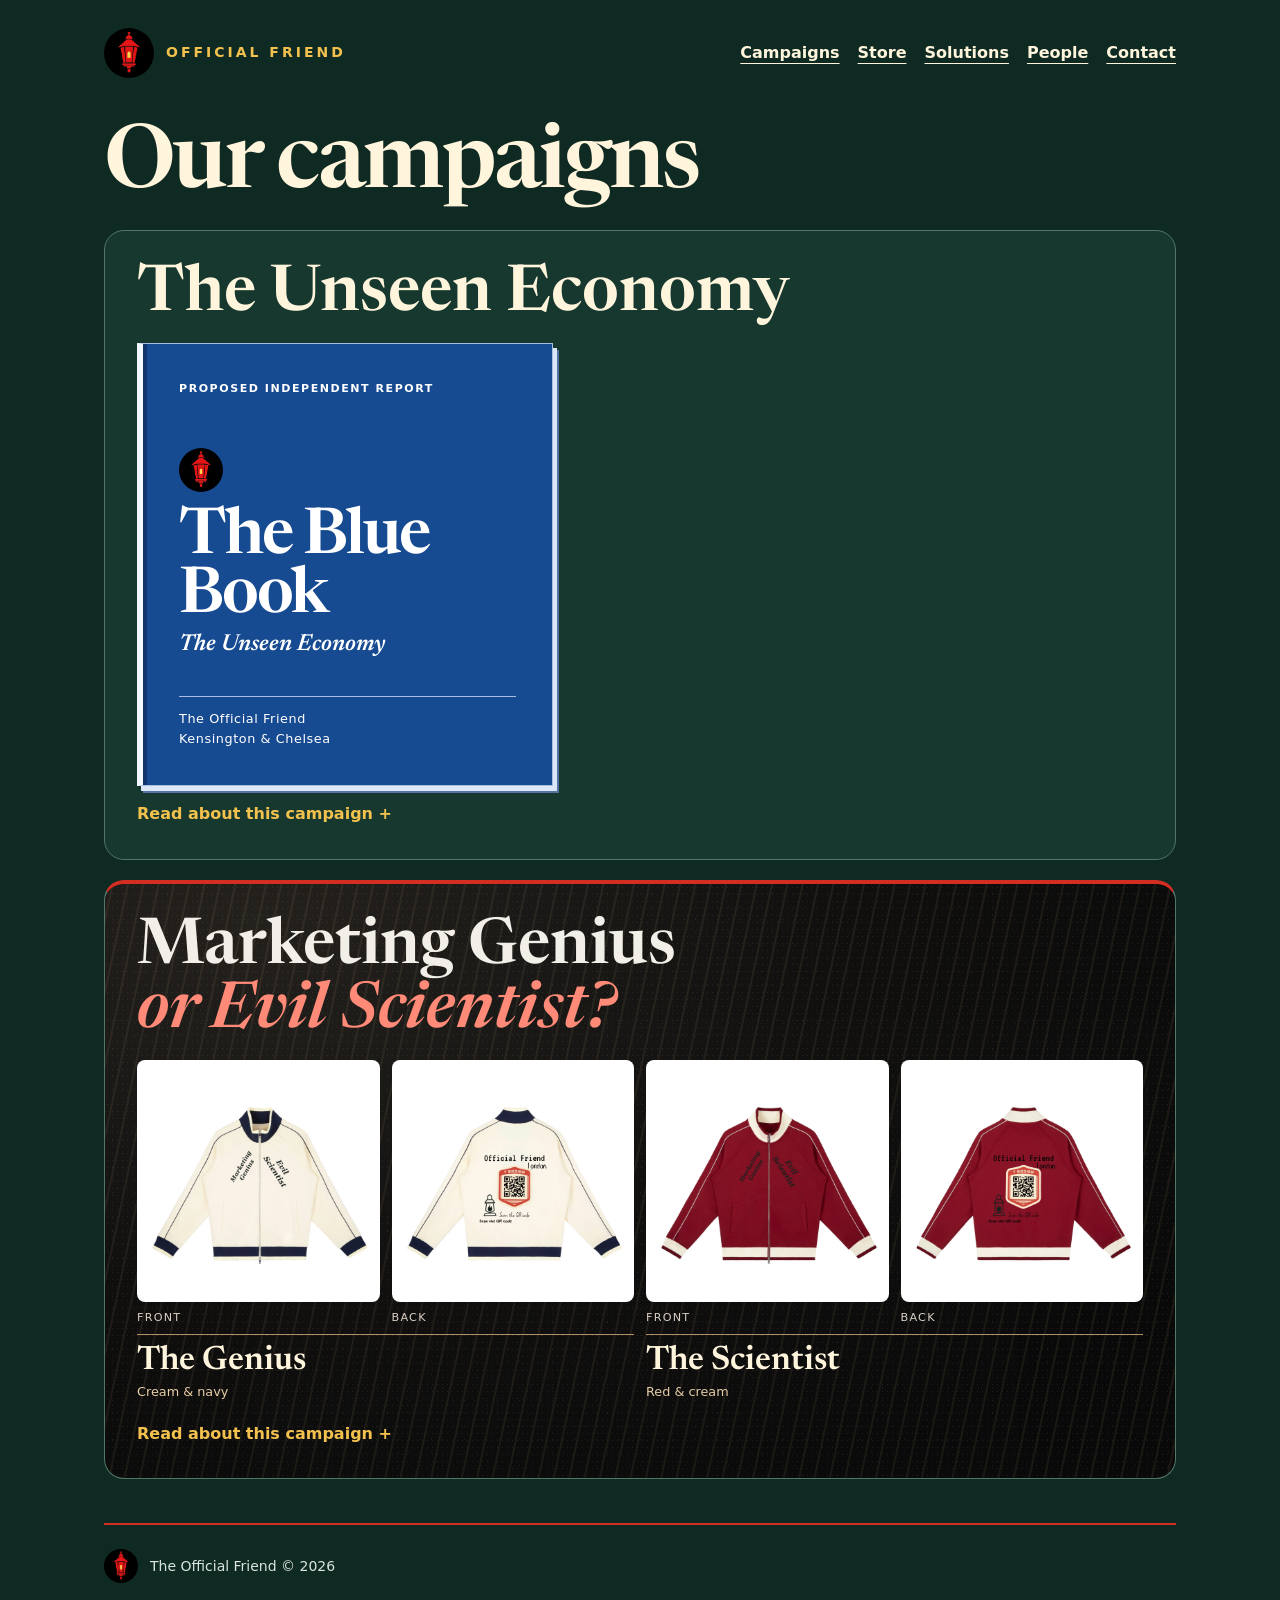
==== campaigns.html @ 7a5a2aaa "Refine campaign artwork and simplify the People page" ====
<!doctype html>
<html lang="en">
<head>
<meta charset="utf-8">
<meta name="viewport" content="width=device-width,initial-scale=1">
<meta name="theme-color" content="#0F2A22">
<title>Campaigns | The Official Friend</title>
<meta name="description" content="Explore The Unseen Economy and Official Friend’s creative campaigns.">

<link rel="stylesheet" href="https://fonts.googleapis.com/css2?family=Newsreader:ital,wght@0,600;1,600&amp;display=swap">
<link rel="stylesheet" href="official-friend-editorial.css">
<style>
  .campaign-disclosure { min-width:0; border:1px solid #537668; border-radius:20px; background:#16382e; }
  #jumper.jacket-disclosure { display:block; padding:0; }
  .campaign-disclosure summary { display:grid; gap:1rem; padding:clamp(16px,4vw,32px); cursor:pointer; list-style:none; }
  .campaign-disclosure summary::-webkit-details-marker { display:none; }
  .campaign-disclosure summary:hover .campaign-toggle { text-decoration:underline; }
  .campaign-card-title { font:600 clamp(2rem,6vw,4rem)/1 Newsreader,Georgia,serif; text-wrap:balance; }
  .campaign-card-title em { color:#ff8a78; }
  .campaign-cover {
    width:min(100%, 26rem); gap:clamp(1.1rem,4vw,2.4rem);
    padding:clamp(19px,5vw,36px); background:#164a91;
    border:1px solid #aabfdf; border-left:6px solid #f3f7ff;
    box-shadow:inset 4px 0 #0e356d, 4px 5px #dce7f7, 6px 7px #5473a2;
  }
  .campaign-cover .section-label { font-size:.69rem; letter-spacing:.14em; }
  .cover-title { display:grid; gap:.35rem; }
  .cover-title strong { font:600 clamp(2.2rem,7vw,4rem)/.92 Newsreader,Georgia,serif; letter-spacing:-.035em; }
  .cover-title > span { font:italic 600 clamp(1.1rem,4vw,1.45rem)/1.1 Newsreader,Georgia,serif; }
  .book-publisher { font-size:.8rem; letter-spacing:.045em; }
  .jacket-lookbook,.jacket-views { display:grid; grid-template-columns:repeat(2,minmax(0,1fr)); gap:12px; }
  .jacket-look,.jacket-views > span { display:grid; gap:.45rem; }
  .jacket-views img { display:block; width:100%; height:auto; border-radius:8px; background:white; }
  .jacket-views > span > span { font-size:.7rem; text-transform:uppercase; letter-spacing:.11em; color:#d9cfc3; }
  .jacket-caption { display:grid; gap:.17rem; padding:.65rem 0 .25rem; border-top:1px solid #b28f65; }
  .jacket-caption strong { font:600 clamp(1.5rem,5vw,2.1rem)/1 Newsreader,Georgia,serif; color:#fff4dc; }
  .jacket-caption > span { color:#e7cda5; font-size:.8rem; }
  @media(max-width:620px) { .jacket-lookbook { grid-template-columns:1fr; gap:1rem; } }
  .campaign-toggle { color:#f2c14e; font-weight:700; }
  .campaign-toggle::before { content:"Read about this campaign +"; }
  details[open] .campaign-toggle::before { content:"Hide campaign details −"; }
  .campaign-description { padding:clamp(16px,4vw,32px); border-top:1px solid #537668; }
  .campaign-description > p:first-child { margin-top:0; }
</style>
</head>
<body>
<div style="background:#0F2A22;color:#FFF4DC;font-family:system-ui,sans-serif;box-sizing:border-box;display:flex;flex-direction:column;align-items:center">
<div style="width:100%;max-width:1120px;box-sizing:border-box;padding:0 24px;display:flex;flex-direction:column;gap:clamp(24px,4vw,44px);padding-bottom:64px">
<header style="display:flex;justify-content:space-between;align-items:center;padding-top:28px;flex-wrap:wrap;gap:12px"><a class="brand" data-referral-link href="index.html" style="font-weight:700;letter-spacing:3px;font-size:14px;color:#F2C14E"><img src="lantern-logo.png" alt="">OFFICIAL FRIEND</a><nav aria-label="Main navigation" style="display:flex;gap:18px;align-items:center;flex-wrap:wrap"><a class="header-link" aria-current="page" data-referral-link href="campaigns.html">Campaigns</a><a class="header-link" data-referral-link href="store.html">Store</a><a class="header-link" href="solutions.html">Solutions</a><a class="header-link" data-referral-link href="people.html">People</a><a class="header-link" href="contact.html">Contact</a></nav></header>
<main style="display:grid;gap:clamp(36px,6vw,68px)">
<section id="campaigns" class="campaigns" aria-labelledby="campaigns-title">
  <h1 id="campaigns-title" class="page-title">Our campaigns</h1>
  <details class="campaign-disclosure research-disclosure">
    <summary>
      <span class="campaign-card-title" id="research-title">The Unseen Economy</span>
      <span class="blue-book campaign-cover">
      <span class="section-label">Proposed independent report</span>
      <span class="cover-title"><img src="lantern-logo.png" width="44" height="44" alt=""><strong id="blue-book-title">The Blue Book</strong><span>The Unseen Economy</span></span>
      <span class="book-publisher">The Official Friend<br>Kensington &amp; Chelsea</span>
    </span>
      <span class="campaign-toggle" aria-hidden="true"></span>
    </summary>
    <div class="research-copy campaign-description">
      <p class="section-label">Independent research · Kensington &amp; Chelsea</p>
      <p>We’re exploring how older independent business owners in the Royal Borough of Kensington and Chelsea use digital tools, where they run into barriers, and what support would make a difference.</p>
      <p>We want to hear directly from owners and learn where practical help, from building a first website to improving an existing one, can help customers find them online.</p>
      <div class="actions agency-actions">
        <a class="action primary-action" href="mailto:officialfriend@duck.com?subject=The%20Unseen%20Economy">Get in touch about the research</a>
        <a class="action" href="solutions.html">Explore website and digital support</a>
      </div>
    </div>
  </details>
  <details class="campaign-disclosure jacket-disclosure" id="jumper">
    <summary>
      <span class="campaign-card-title" id="jacket-title">Marketing Genius <em>or Evil Scientist?</em></span>
      <span class="jacket-lookbook">
        <span class="jacket-look">
          <span class="jacket-views">
            <span><img src="jacket-cream-navy.webp" width="1400" height="1400" alt="Cream and navy jacket from the front"><span>Front</span></span>
            <span><img src="jacket-cream-navy-back.webp" width="1400" height="1400" alt="Cream and navy jacket from the back with lantern and QR artwork"><span>Back</span></span>
          </span>
          <span class="jacket-caption"><strong>The Genius</strong><span>Cream &amp; navy</span></span>
        </span>
        <span class="jacket-look">
          <span class="jacket-views">
            <span><img src="jacket-red-cream.webp" width="1400" height="1400" alt="Red and cream jacket from the front"><span>Front</span></span>
            <span><img src="jacket-red-cream-back.webp" width="1400" height="1400" alt="Red and cream jacket from the back with lantern and QR artwork"><span>Back</span></span>
          </span>
          <span class="jacket-caption"><strong>The Scientist</strong><span>Red &amp; cream</span></span>
        </span>
      </span>
      <span class="campaign-toggle" aria-hidden="true"></span>
    </summary>
    <div class="campaign-copy campaign-description"><p class="jacket-hook">We put a question on a jacket.</p><p id="jacket-referral" hidden style="margin:0;color:#f2c14e">You found Leo’s jacket · Official Friend No. 001</p><p class="jumper-description">Wear it. Get asked. Start talking. A simple way to give Londoners a reason to say hello.</p><p class="jumper-description">Official Friend is an AI-powered creative agency based in Kensington and Chelsea. We build websites, booking systems and campaigns for London’s independent businesses, creatives and community organisations.</p><p style="margin:0;color:#F2C14E;font-weight:700">Brought to you by the power of friendship.</p><div class="actions"><a class="action" style="background:#f2c14e;border-color:#f2c14e;text-decoration:none" data-referral-link href="store.html">See the jackets</a><a class="action" style="color:#fff4dc;border-color:#fff4dc;text-decoration:none" href="contact.html">Start a project</a></div>
  <div class="jacket-referrals">
    <h3>How jacket referrals work</h3>
    <p>When you buy through an ambassador’s referral link, the ambassador earns <strong>70%</strong> of the sale margin after costs. Official Friend keeps the remaining <strong>30%</strong>.</p>
  </div>
</div>
  </details>
</section>

</main>
<footer style="border-top:2px solid #D42E22;padding-top:24px;color:#D9E4DC;font-size:14px"><div class="footer-brand"><img class="section-lantern" src="lantern-logo.png" alt="" width="34" height="34" loading="lazy"><span>The Official Friend &copy; 2026</span></div></footer>
</div>
</div>
<script>
  function openLinkedCampaign() {
    const fragment = location.hash.slice(1);
    const linked = fragment && document.getElementById(fragment);
    const campaign = linked && linked.closest('.campaign-disclosure');
    if (campaign) {
      campaign.open = true;
      linked.scrollIntoView();
    }
  }

  const referral = new URLSearchParams(location.search).get('ref');
  if (referral) {
    for (const link of document.querySelectorAll('[data-referral-link]')) {
      const destination = new URL(link.href);
      destination.searchParams.set('ref', referral);
      link.href = destination.href;
    }
    const badge = document.getElementById('jacket-referral');
    if (badge && referral === 'MGES-001') {
      badge.hidden = false;
      badge.closest('details').open = true;
    }
  }
  openLinkedCampaign();
  window.addEventListener('hashchange', openLinkedCampaign);
</script>
</body>
</html>
---- official-friend-editorial.css ----
* { box-sizing: border-box; }
  body { margin: 0; background: #0f2a22; line-height: 1.55; }
  h1, h2, h3 { text-wrap: balance; }
  a, button { -webkit-tap-highlight-color: transparent; }
  .brand { display: inline-flex; align-items: center; gap: 12px; text-decoration: none; }
  .section-lantern { display: block; width: 48px; height: 48px; object-fit: contain; border-radius: 50%; }
  .footer-brand { display: flex; align-items: center; gap: 12px; }
  .footer-brand .section-lantern { width: 34px; height: 34px; }
  .brand img { display: block; width: 50px; height: 50px; object-fit: contain; border-radius: 50%; }
  .header-link { color: #fff4dc; font-weight: 600; text-underline-offset: .3em; }
  .hero-quote { border-left: 4px solid #f2c14e; }
  .campaign-card { border: 1px solid #2c5446; }
  #jumper {
    padding: clamp(24px, 5vw, 56px);
    background: #0a0a0a;
    color: #f2efe8;
    border-radius: 20px;
    border-top: 4px solid #d42e22;
    grid-template-columns: repeat(2, minmax(0, 1fr));
  }
  #jumper {
    position: relative;
    isolation: isolate;
    overflow: hidden;
    background: radial-gradient(ellipse at 14% 6%, #25221e 0%, #11100f 46%, #0a0a0a 83%);
  }
  #jumper::before {
    content: "";
    position: absolute;
    inset: 0;
    z-index: -1;
    pointer-events: none;
    background-image:
      radial-gradient(circle, #f2efe8 0.45px, transparent 0.85px),
      radial-gradient(circle, #f2efe8 0.35px, transparent 0.8px),
      repeating-linear-gradient(102deg, transparent 0 6px, #ccae83 7px 8px, transparent 9px 15px);
    background-size: 5px 7px, 11px 13px, auto;
    background-position: 0 0, 2px 3px, 0 0;
    opacity: .085;
  }
  .jumper-description {
    margin: 0;
    max-width: 46ch;
    color: #f2efe8;
    font-size: clamp(1.0625rem, 1.4vw, 1.1875rem);
    line-height: 1.65;
  }
  #jumper { display:grid; gap:clamp(26px,4vw,48px); align-items:center; grid-template-columns:minmax(0,.94fr) minmax(0,1.06fr); }
  .jacket-referrals { padding:14px 16px; border-left:4px solid #f2c14e; border-radius:0 10px 10px 0; background:#16382e; color:#fff4dc; }
  .jacket-referrals h2 { margin:0 0 5px; font-size:1rem; }
  .jacket-referrals p { margin:0; font-size:1rem; }
  .jacket-referrals strong { color:#f2c14e; }
  .campaign-jackets,.campaign-copy { min-width:0; display:flex; flex-direction:column; gap:20px; }
  #jumper .london-headline { margin:0; color:#f2efe8; font:600 clamp(2.5rem,5.3vw,4.7rem)/.99 Newsreader,Georgia,serif; letter-spacing:-.035em; text-wrap:balance; }
  @media(max-width:740px) { .campaign-copy { grid-row:1; } }
  #jumper .jumper-title {
    margin: 0;
    font: 600 clamp(1.85rem, 3.3vw, 3.2rem)/1 Newsreader, Georgia, serif;
    text-transform: uppercase;
  }
  .jumper-title em {
    display: block;
    margin-top: .15em;
    font: italic 600 1.16em/.9 Newsreader, Georgia, serif;
    text-transform: none;
    color: #ff654f;
  }
  #jumper .jumper-panel {
    min-width: 0;
    min-height: 250px;
    justify-content: center;
    border: 1px solid #585650;
    border-radius: 0;
  }
  #jumper .jumper-panel { background: #080807 !important; }
  @media (prefers-reduced-motion: no-preference) {
    #jumper .jumper-panel {
      animation: jumper-settle 700ms ease-out;
      transition: transform 260ms ease, box-shadow 260ms ease;
    }
    @keyframes jumper-settle {
      0% { transform: perspective(900px) rotateY(-8deg) rotateX(4deg); }
      65% { transform: perspective(900px) rotateY(3deg); }
      100% { transform: perspective(900px) rotateY(0); }
    }
  }
  @media (hover: hover) and (pointer: fine) and (prefers-reduced-motion: no-preference) {
    #jumper .jumper-panel:hover {
      transform: perspective(900px) rotateY(-7deg) rotateX(4deg) translateY(-4px);
      box-shadow: 14px 16px 30px rgb(0 0 0 / 40%);
    }
  }
  .jumper-panel .jumper-choices { flex-wrap: wrap; justify-content: center; }
  .reveal .action:first-child { background: #0f2a22; border-color: #0f2a22; color: #fff4dc; }
  .reveal .action:hover { text-decoration: none; box-shadow: inset 0 -3px currentColor; }
  @media (max-width: 740px) {
    #jumper { grid-template-columns: minmax(0, 1fr); gap: 26px !important; }
    #jumper .jumper-panel { min-height: 210px; }
    .reveal .actions { display: grid; }
    .reveal .action { justify-content: center; text-align: center; }
  }
  a:focus-visible { outline: 3px solid #f2c14e; outline-offset: 4px; }
  .actions { display: flex; flex-wrap: wrap; gap: 12px; }
  .action { display: inline-flex; align-items: center; min-height: 44px; padding: 0 14px; border: 2px solid; border-radius: 10px; color: #0f2a22; font-weight: 650; }
  .action:focus-visible { outline-color: #0f2a22; }
  #jumper .jacket-display { display:grid; grid-template-columns:repeat(2,minmax(0,1fr)); align-content:center; align-items:start; gap:clamp(8px,2vw,20px); padding:clamp(10px,2vw,22px); border-radius:20px; }
  .jacket-display figure { margin:0; display:grid; gap:.5rem; text-align:center; font-weight:700; color:#fff4dc; }
  .jacket-display img { display:block; width:100%; height:auto; border-radius:10px; background:#fff; }
  .london-deck { display:grid; grid-template-columns:minmax(0,1.15fr) minmax(0,.85fr); background:#17382e; color:#fff4dc; border:1px solid #476253; border-radius:22px; overflow:hidden; }
  .london-deck-body { min-width:0; padding:clamp(22px,4.5vw,52px); background:radial-gradient(ellipse at top left,#284a39,transparent 72%); }
  .london-deck-controls:not([hidden]) { display:flex; flex-wrap:wrap; gap:.45rem; margin-bottom:clamp(24px,4vw,42px); }
  .london-deck-controls button { font:inherit; font-size:.9rem; font-weight:700; color:inherit; background:#102c24; border:1px solid #52705f; border-radius:999px; padding:.55rem .85rem; cursor:pointer; }
  .london-deck-controls button[aria-pressed="true"] { background:#f2c14e; border-color:#f2c14e; color:#0f2a22; }
  .london-deck :is(a,button,summary):focus-visible { outline:2px solid #fff4dc; outline-offset:4px; }
  .london-deck h2 { margin:0; max-width:13ch; font:600 clamp(2.65rem,5.9vw,5rem)/.94 Newsreader,Georgia,serif; letter-spacing:-.045em; text-wrap:balance; }
  .london-deck p,.london-deck li { max-width:59ch; }
  .london-deck ul { padding-left:1.15rem; }
  .london-deck li + li { margin-top:.5rem; }
  .london-deck blockquote { margin:1.3rem 0 0; padding:.1rem 0 .1rem 1rem; border-left:2px solid #f2c14e; color:#ffe2a1; font:500 clamp(1.35rem,2.4vw,2rem)/1.12 Newsreader,Georgia,serif; text-wrap:pretty; }
  .london-deck a { color:#f2c14e; font-weight:700; text-underline-offset:.2em; }
  .london-deck-body > article + article:not([hidden]) { margin-top:1.5rem; }
  .london-photo { position:relative; display:grid; align-content:end; isolation:isolate; min-height:100%; margin:0; background:#254435; }
  .london-photo::after { content:""; position:absolute; inset:0; z-index:-1; background:linear-gradient(transparent 50%,rgba(8,24,19,.9)); }
  .london-photo img { position:absolute; inset:0; z-index:-2; width:100%; height:100%; object-fit:cover; }
  .london-photo figcaption { padding:1.25rem; color:#fff4dc; font-size:.9rem; font-weight:700; }
  #community { margin-top:1.5rem; padding-top:1rem; border-top:1px solid #547062; }
  #community summary { cursor:pointer; width:fit-content; font-weight:700; }
  .community-card { margin-top:.8rem; padding:1rem; background:#102c24; border:1px solid #547062; border-radius:12px; }
  .community-card h3 { margin:0; font-size:1.15rem; }
  .community-card p { margin:.6rem 0; }
  .community-links { display:flex; flex-wrap:wrap; gap:.45rem 1rem; }
  @media (max-width:760px) {
    .london-deck { grid-template-columns:1fr; }
    .london-photo { min-height:clamp(190px,53vw,350px); }
  }
  .agency-hero { padding-block:clamp(2rem,7vw,5rem); border-block:1px solid #31564b; }
  .agency-hero h1 { margin:0; max-width:15ch; font:600 clamp(2.85rem,8vw,6.4rem)/.98 Newsreader,Georgia,serif; letter-spacing:-.045em; }
  .agency-intro { max-width:56ch; color:#d9e4dc; font-size:clamp(1.05rem,2.6vw,1.35rem); }
  .friendship,.section-label { color:#f2c14e; font-weight:700; }
  .agency-actions { margin-top:1.25rem; }
  .agency-actions .action { color:#fff4dc; border-color:#9eb5a7; min-height:44px; text-decoration:none; }
  .agency-actions .primary-action { background:#f2c14e; color:#0f2a22; border-color:#f2c14e; }
  .campaigns { display:grid; gap:1.25rem; }
  .campaigns h2,.research h2,.blue-book h3 { margin:0; font:600 clamp(2.5rem,5.5vw,4.4rem)/1 Newsreader,Georgia,serif; letter-spacing:-.03em; }
  .research { display:grid; grid-template-columns:minmax(0,1.4fr) minmax(0,1fr); gap:clamp(1.5rem,5vw,4rem); padding:clamp(1.25rem,5vw,3rem); background:#16382e; border:1px solid #31564b; border-radius:20px; }
  .research-copy p:not(.section-label) { max-width:56ch; color:#d9e4dc; }
  .section-label { margin:0 0 .75rem; font-size:.78rem; letter-spacing:.09em; text-transform:uppercase; }
  .blue-book { display:flex; flex-direction:column; justify-content:space-between; gap:1.5rem; padding:clamp(1.25rem,4vw,2.5rem); color:white; background:#164a91; border:1px solid #aabfdf; border-left:8px solid white; }
  .blue-book .section-label { color:white; }
  .blue-book img { border-radius:50%; margin-bottom:.75rem; }
  .blue-book p { margin-bottom:0; }
  .book-publisher { padding-top:.75rem; border-top:1px solid #aabfdf; }
  #jumper .jacket-hook { margin:0; font:600 clamp(1.5rem,3vw,2.5rem)/1.05 Newsreader,Georgia,serif; }
  #jumper .jacket-referrals h3 { margin:0 0 5px; font-size:1rem; }
  #how { scroll-margin-top:1rem; }
  @media(max-width:740px) { .research { grid-template-columns:1fr; } }

body { color:#fff4dc; font:1rem/1.55 system-ui,sans-serif; }
a:focus-visible,button:focus-visible,summary:focus-visible { outline:3px solid #f2c14e; outline-offset:4px; }
.landing { min-height:calc(100svh - 230px); display:grid; align-content:center; padding:clamp(1rem,5vw,4rem) 0; }
.landing h1 { margin:0; max-width:17ch; font:600 clamp(2.8rem,8.4vw,7.4rem)/.98 Newsreader,Georgia,serif; letter-spacing:-.045em; }
.landing-links { display:grid; grid-template-columns:repeat(3,minmax(0,1fr)); margin-top:clamp(2rem,5vw,4rem); border-block:1px solid #537668; }
.landing-links a { display:flex; justify-content:space-between; align-items:center; gap:.5rem; min-height:64px; padding:.8rem clamp(.65rem,2vw,1.25rem); color:#f2c14e; text-decoration:none; font:600 clamp(1.22rem,2.2vw,1.75rem)/1.15 Newsreader,Georgia,serif; }
.landing-links a + a { border-left:1px solid #537668; }
.landing-links a:hover { background:#16382e; text-decoration:underline; text-underline-offset:.2em; }
.page-title { margin:0; font:600 clamp(3rem,8vw,5.5rem)/1 Newsreader,Georgia,serif; letter-spacing:-.03em; }
@media(max-width:620px) {
  .landing-links { grid-template-columns:1fr; }
  .landing-links a { padding-inline:0; }
  .landing-links a + a { border-left:0; border-top:1px solid #537668; }
}

/* Phone layout and touch targets */
@media (max-width:740px) {
  body > div > div {
    padding-inline:clamp(16px,4vw,24px) !important;
    padding-bottom:36px !important;
  }
  .header-link {
    display:inline-flex;
    align-items:center;
    min-height:44px;
  }
  #jumper { grid-template-columns:minmax(0,1fr); }
  #jumper .campaign-copy { grid-row:auto; }
  .campaign-copy .actions,.research .actions { display:grid; }
  .campaign-copy .action,.research .action { padding-block:.65rem; }
  .london-deck-controls button,.london-deck summary { min-height:44px; }
  .london-deck summary { align-content:center; }
  .community-links a { display:inline-flex; align-items:center; min-height:44px; }
}
@media (max-width:620px) {
  .landing { min-height:0; padding:clamp(2rem,9vw,4rem) 0 1rem; }
  .landing h1 {
    font-size:clamp(2.55rem,10vw,4.25rem);
    text-wrap:balance;
  }
  .landing-links a { min-height:58px; }
  .page-title,.research h2,.blue-book h3 { overflow-wrap:anywhere; }
  .research,.london-deck-body,#jumper { padding:16px; }
}
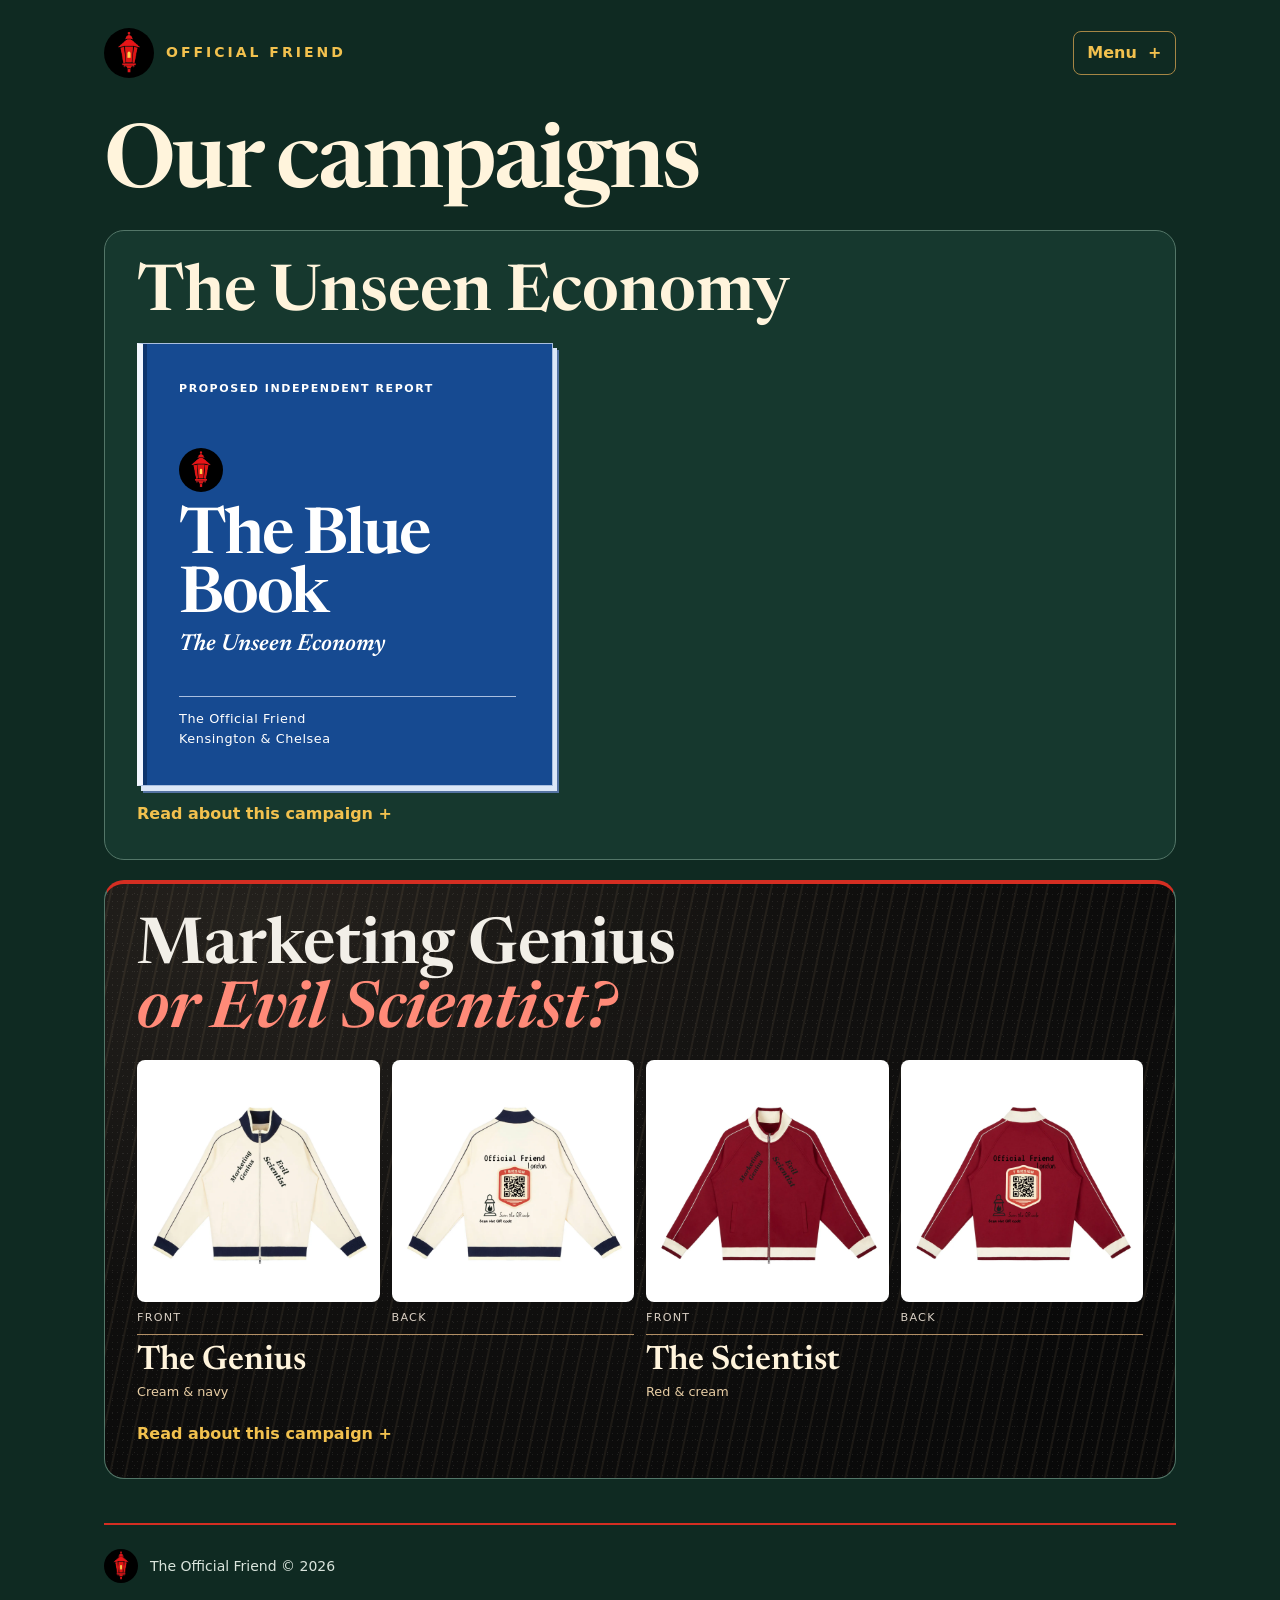
==== commit 7e96be70: "Replace header link rows with a compact site menu" ====
--- a/campaigns.html
+++ b/campaigns.html
@@ -46,7 +46,17 @@
 <body>
 <div style="background:#0F2A22;color:#FFF4DC;font-family:system-ui,sans-serif;box-sizing:border-box;display:flex;flex-direction:column;align-items:center">
 <div style="width:100%;max-width:1120px;box-sizing:border-box;padding:0 24px;display:flex;flex-direction:column;gap:clamp(24px,4vw,44px);padding-bottom:64px">
-<header style="display:flex;justify-content:space-between;align-items:center;padding-top:28px;flex-wrap:wrap;gap:12px"><a class="brand" data-referral-link href="index.html" style="font-weight:700;letter-spacing:3px;font-size:14px;color:#F2C14E"><img src="lantern-logo.png" alt="">OFFICIAL FRIEND</a><nav aria-label="Main navigation" style="display:flex;gap:18px;align-items:center;flex-wrap:wrap"><a class="header-link" aria-current="page" data-referral-link href="campaigns.html">Campaigns</a><a class="header-link" data-referral-link href="store.html">Store</a><a class="header-link" href="solutions.html">Solutions</a><a class="header-link" data-referral-link href="people.html">People</a><a class="header-link" href="contact.html">Contact</a></nav></header>
+<header style="display:flex;justify-content:space-between;align-items:center;padding-top:28px;flex-wrap:wrap;gap:12px"><a class="brand" data-referral-link href="index.html" style="font-weight:700;letter-spacing:3px;font-size:14px;color:#F2C14E"><img src="lantern-logo.png" alt="">OFFICIAL FRIEND</a><details class="site-menu">
+    <summary>Menu <span aria-hidden="true"></span></summary>
+    <nav aria-label="Main navigation">
+      <a data-referral-link href="index.html">Home</a>
+      <a data-referral-link aria-current="page" href="campaigns.html">Campaigns</a>
+      <a data-referral-link href="store.html">Store</a>
+      <a data-referral-link href="people.html">People</a>
+      <a href="solutions.html">Solutions</a>
+      <a href="contact.html">Contact</a>
+    </nav>
+  </details></header>
 <main style="display:grid;gap:clamp(36px,6vw,68px)">
 <section id="campaigns" class="campaigns" aria-labelledby="campaigns-title">
   <h1 id="campaigns-title" class="page-title">Our campaigns</h1>
--- a/official-friend-editorial.css
+++ b/official-friend-editorial.css
@@ -200,3 +200,24 @@
   .page-title,.research h2,.blue-book h3 { overflow-wrap:anywhere; }
   .research,.london-deck-body,#jumper { padding:16px; }
 }
+
+.site-menu { position:relative; z-index:2; }
+.site-menu summary {
+  display:flex; align-items:center; gap:.7rem; min-height:44px;
+  padding:.5rem .85rem; border:1px solid #a68645; border-radius:8px;
+  color:#f2c14e; font-weight:700; cursor:pointer; list-style:none;
+}
+.site-menu summary::-webkit-details-marker { display:none; }
+.site-menu summary span::before { content:"+"; }
+.site-menu[open] summary span::before { content:"−"; }
+.site-menu nav {
+  position:absolute; inset-inline-end:0; top:calc(100% + .5rem);
+  width:min(13rem,calc(100vw - 32px)); padding:.4rem;
+  border:1px solid #537668; border-radius:12px; background:#16382e;
+  box-shadow:0 10px 30px #091c1680;
+}
+.site-menu nav a {
+  display:flex; align-items:center; min-height:44px; padding:.45rem .75rem;
+  border-radius:6px; color:#fff4dc; text-decoration:none;
+}
+.site-menu nav a:is(:hover,[aria-current="page"]) { background:#294c3d; color:#f2c14e; }
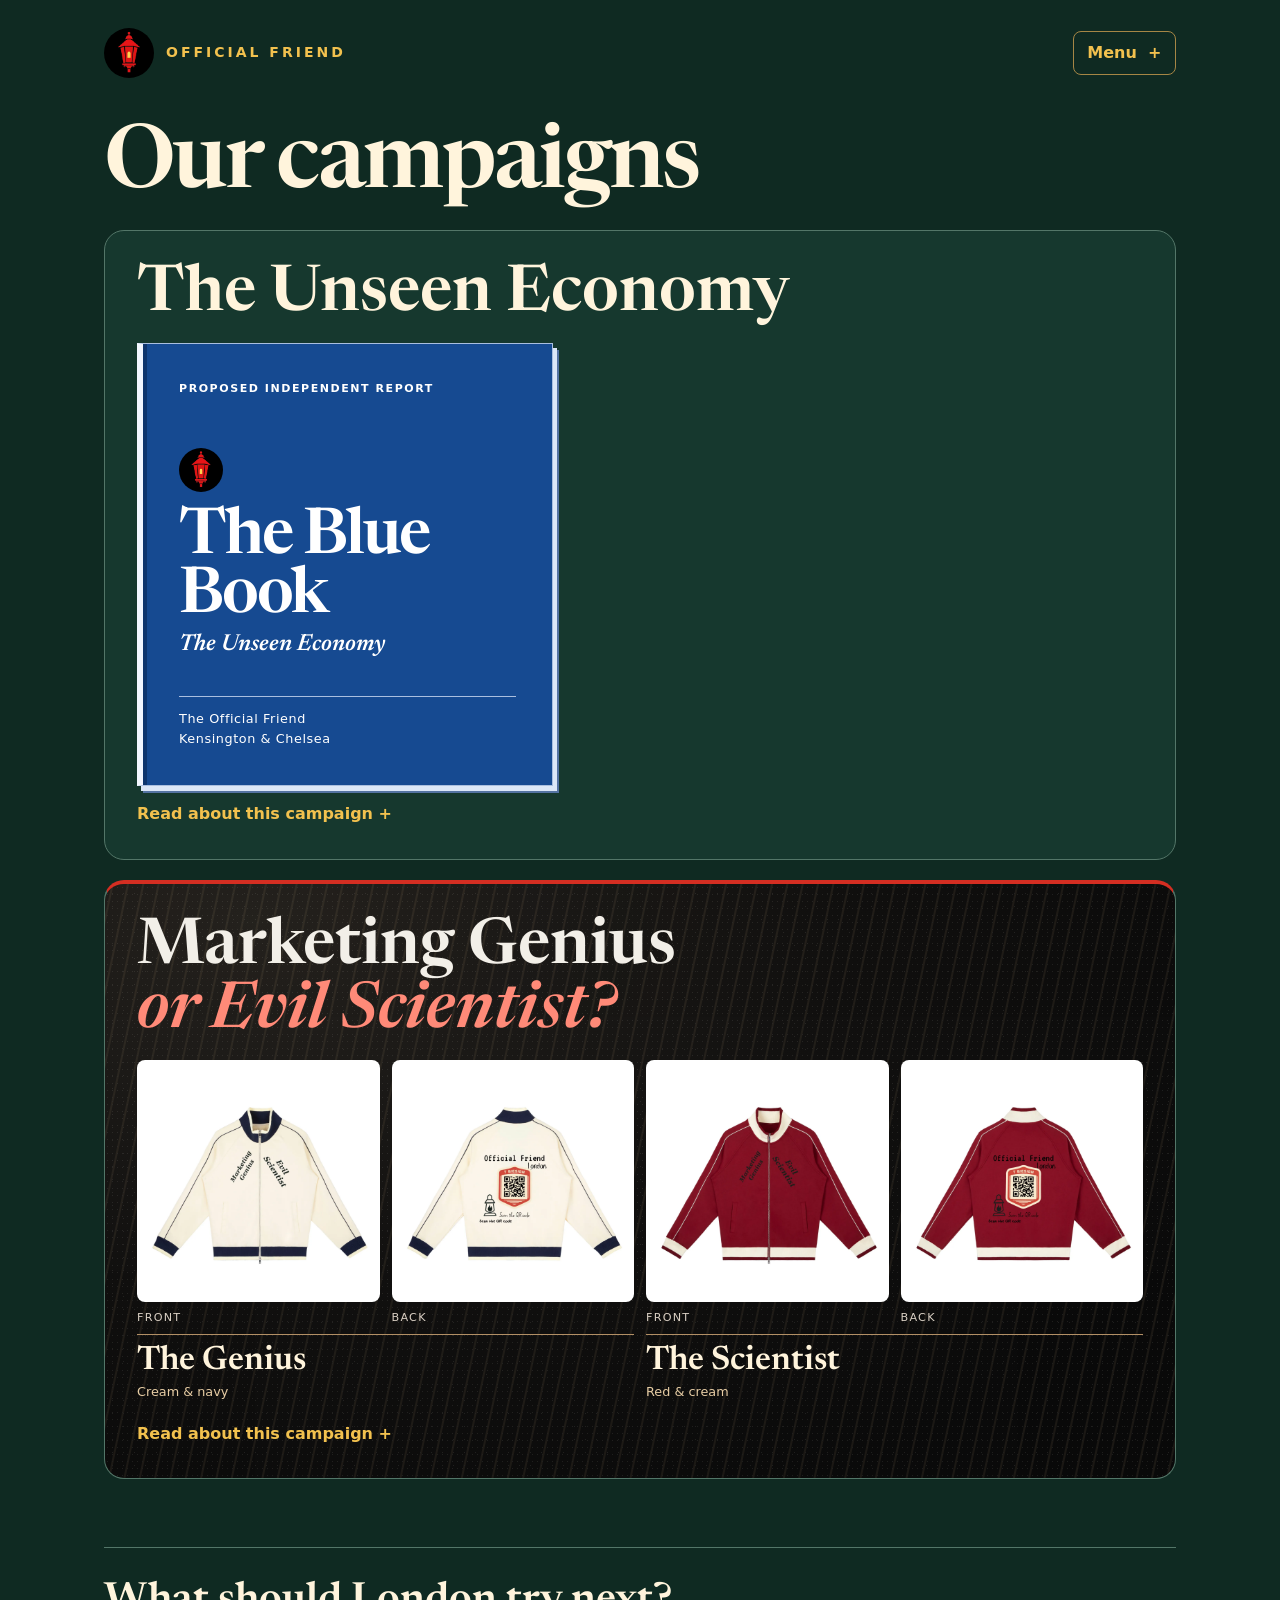
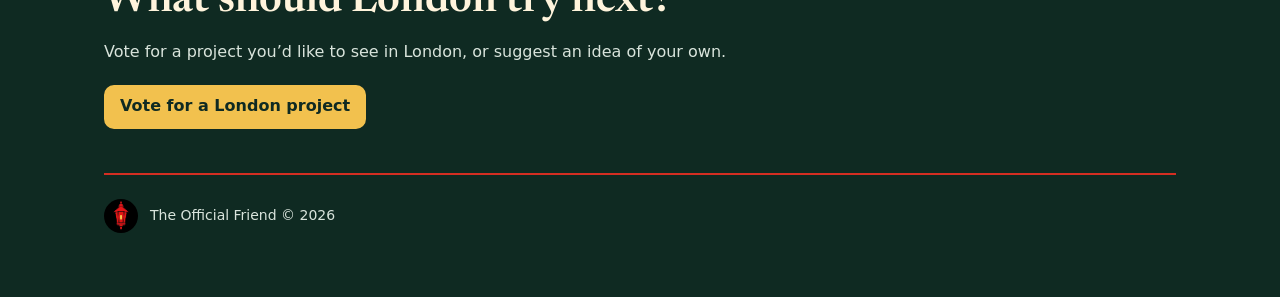
==== commit ef75b011: "Move the London project vote to Campaigns" ====
--- a/campaigns.html
+++ b/campaigns.html
@@ -41,15 +41,18 @@
   details[open] .campaign-toggle::before { content:"Hide campaign details −"; }
   .campaign-description { padding:clamp(16px,4vw,32px); border-top:1px solid #537668; }
   .campaign-description > p:first-child { margin-top:0; }
+  .london-vote { border-top:1px solid #537668; padding-top:clamp(18px,4vw,32px); }
+  .london-vote h2 { margin:0; font:600 clamp(1.8rem,4vw,2.6rem)/1.05 Newsreader,Georgia,serif; }
+  .london-vote p { color:#d9e4dc; }
 </style>
 </head>
 <body>
 <div style="background:#0F2A22;color:#FFF4DC;font-family:system-ui,sans-serif;box-sizing:border-box;display:flex;flex-direction:column;align-items:center">
 <div style="width:100%;max-width:1120px;box-sizing:border-box;padding:0 24px;display:flex;flex-direction:column;gap:clamp(24px,4vw,44px);padding-bottom:64px">
-<header style="display:flex;justify-content:space-between;align-items:center;padding-top:28px;flex-wrap:wrap;gap:12px"><a class="brand" data-referral-link href="index.html" style="font-weight:700;letter-spacing:3px;font-size:14px;color:#F2C14E"><img src="lantern-logo.png" alt="">OFFICIAL FRIEND</a><details class="site-menu">
+<header style="display:flex;justify-content:space-between;align-items:center;padding-top:28px;flex-wrap:wrap;gap:12px"><a class="brand" data-referral-link href="/" style="font-weight:700;letter-spacing:3px;font-size:14px;color:#F2C14E"><img src="lantern-logo.png" alt="">OFFICIAL FRIEND</a><details class="site-menu">
     <summary>Menu <span aria-hidden="true"></span></summary>
     <nav aria-label="Main navigation">
-      <a data-referral-link href="index.html">Home</a>
+      <a data-referral-link href="/">Home</a>
       <a data-referral-link aria-current="page" href="campaigns.html">Campaigns</a>
       <a data-referral-link href="store.html">Store</a>
       <a data-referral-link href="people.html">People</a>
@@ -110,6 +113,11 @@
   </details>
 </section>
 
+<section id="london-projects" class="london-vote" aria-labelledby="vote-heading">
+  <h2 id="vote-heading">What should London try next?</h2>
+  <p>Vote for a project you’d like to see in London, or suggest an idea of your own.</p>
+  <div class="actions agency-actions"><a class="action primary-action" href="https://docs.google.com/forms/d/e/1FAIpQLSfltLNjs_zfvTspbcXi3rhtjVP68V2a4AfzMH1Mbvk0vVTfIw/viewform?usp=header">Vote for a London project</a></div>
+</section>
 </main>
 <footer style="border-top:2px solid #D42E22;padding-top:24px;color:#D9E4DC;font-size:14px"><div class="footer-brand"><img class="section-lantern" src="lantern-logo.png" alt="" width="34" height="34" loading="lazy"><span>The Official Friend &copy; 2026</span></div></footer>
 </div>
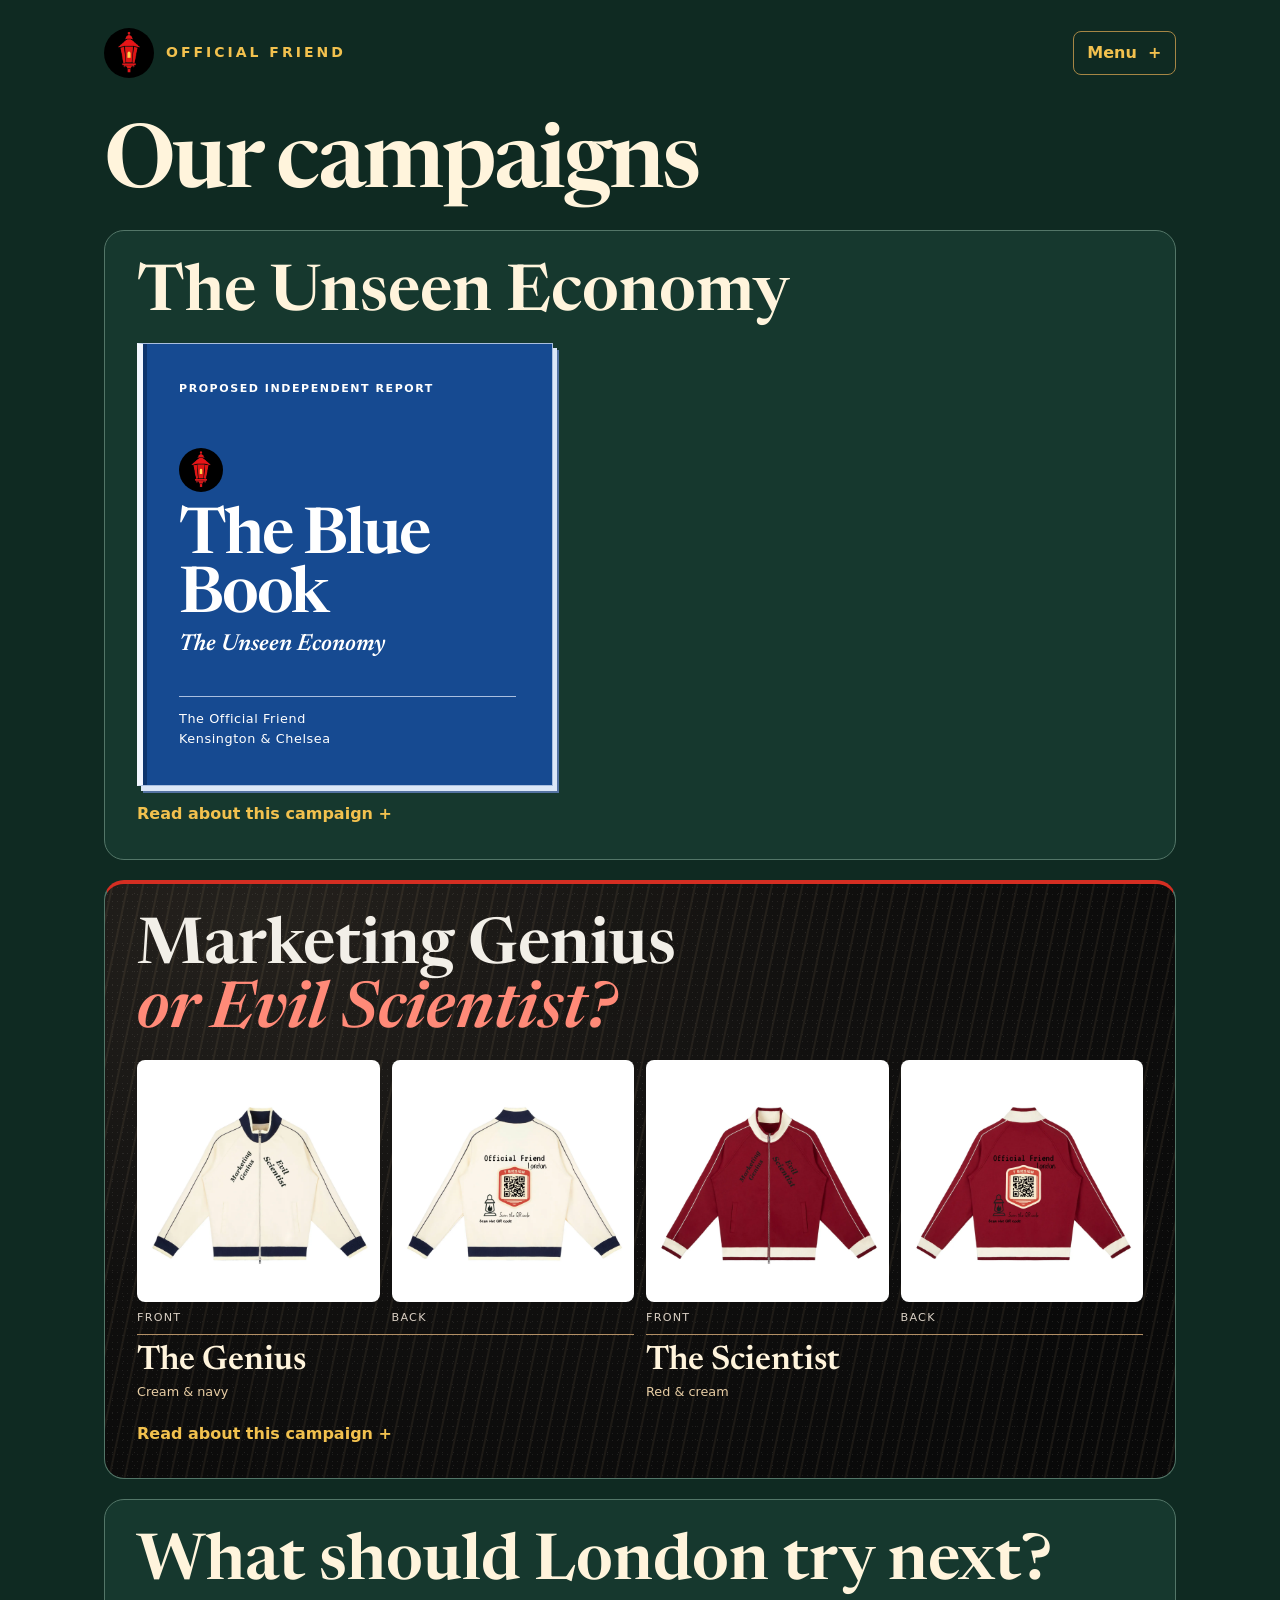
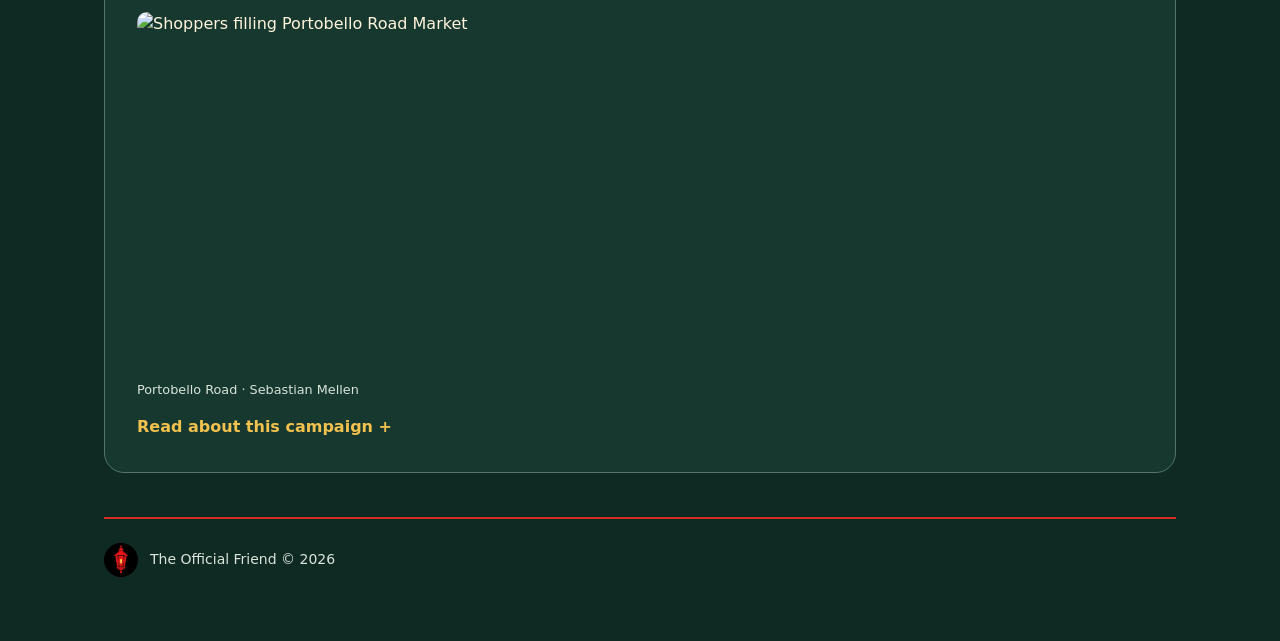
==== commit 6cdec324: "Present the London project vote as its own campaign" ====
--- a/campaigns.html
+++ b/campaigns.html
@@ -41,9 +41,10 @@
   details[open] .campaign-toggle::before { content:"Hide campaign details −"; }
   .campaign-description { padding:clamp(16px,4vw,32px); border-top:1px solid #537668; }
   .campaign-description > p:first-child { margin-top:0; }
-  .london-vote { border-top:1px solid #537668; padding-top:clamp(18px,4vw,32px); }
-  .london-vote h2 { margin:0; font:600 clamp(1.8rem,4vw,2.6rem)/1.05 Newsreader,Georgia,serif; }
-  .london-vote p { color:#d9e4dc; }
+  .london-vote-art { display:block; width:min(100%,40rem); }
+  .london-vote-art img { display:block; width:100%; height:auto; aspect-ratio:16/9; object-fit:cover; border-radius:10px; }
+  .london-vote-art > span { display:block; margin-top:.45rem; font-size:.8rem; color:#d9e4dc; }
+  .london-vote .campaign-description a:not(.action) { color:#f2c14e; text-underline-offset:.2em; }
 </style>
 </head>
 <body>
@@ -111,12 +112,21 @@
   </div>
 </div>
   </details>
-</section>
-
-<section id="london-projects" class="london-vote" aria-labelledby="vote-heading">
-  <h2 id="vote-heading">What should London try next?</h2>
-  <p>Vote for a project you’d like to see in London, or suggest an idea of your own.</p>
-  <div class="actions agency-actions"><a class="action primary-action" href="https://docs.google.com/forms/d/e/1FAIpQLSfltLNjs_zfvTspbcXi3rhtjVP68V2a4AfzMH1Mbvk0vVTfIw/viewform?usp=header">Vote for a London project</a></div>
+  <details id="london-projects" class="campaign-disclosure london-vote">
+    <summary>
+      <span class="campaign-card-title">What should London try next?</span>
+      <span class="london-vote-art">
+        <img src="https://images.unsplash.com/photo-1670543423116-9f827e86b14f?auto=format&amp;fit=crop&amp;w=1000&amp;q=82" width="1000" height="750" loading="lazy" decoding="async" alt="Shoppers filling Portobello Road Market">
+        <span>Portobello Road · Sebastian Mellen</span>
+      </span>
+      <span class="campaign-toggle" aria-hidden="true"></span>
+    </summary>
+    <div class="campaign-description">
+      <p>Help shape Official Friend’s next London project. Vote for an idea you’d like to see happen, or suggest one of your own.</p>
+      <div class="actions agency-actions"><a class="action primary-action" href="https://docs.google.com/forms/d/e/1FAIpQLSfltLNjs_zfvTspbcXi3rhtjVP68V2a4AfzMH1Mbvk0vVTfIw/viewform?usp=header">Vote for a London project</a></div>
+      <p><small><a href="https://unsplash.com/photos/a-crowd-of-people-in-a-street-2AA-aU58l2E">Photo by Sebastian Mellen</a></small></p>
+    </div>
+  </details>
 </section>
 </main>
 <footer style="border-top:2px solid #D42E22;padding-top:24px;color:#D9E4DC;font-size:14px"><div class="footer-brand"><img class="section-lantern" src="lantern-logo.png" alt="" width="34" height="34" loading="lazy"><span>The Official Friend &copy; 2026</span></div></footer>
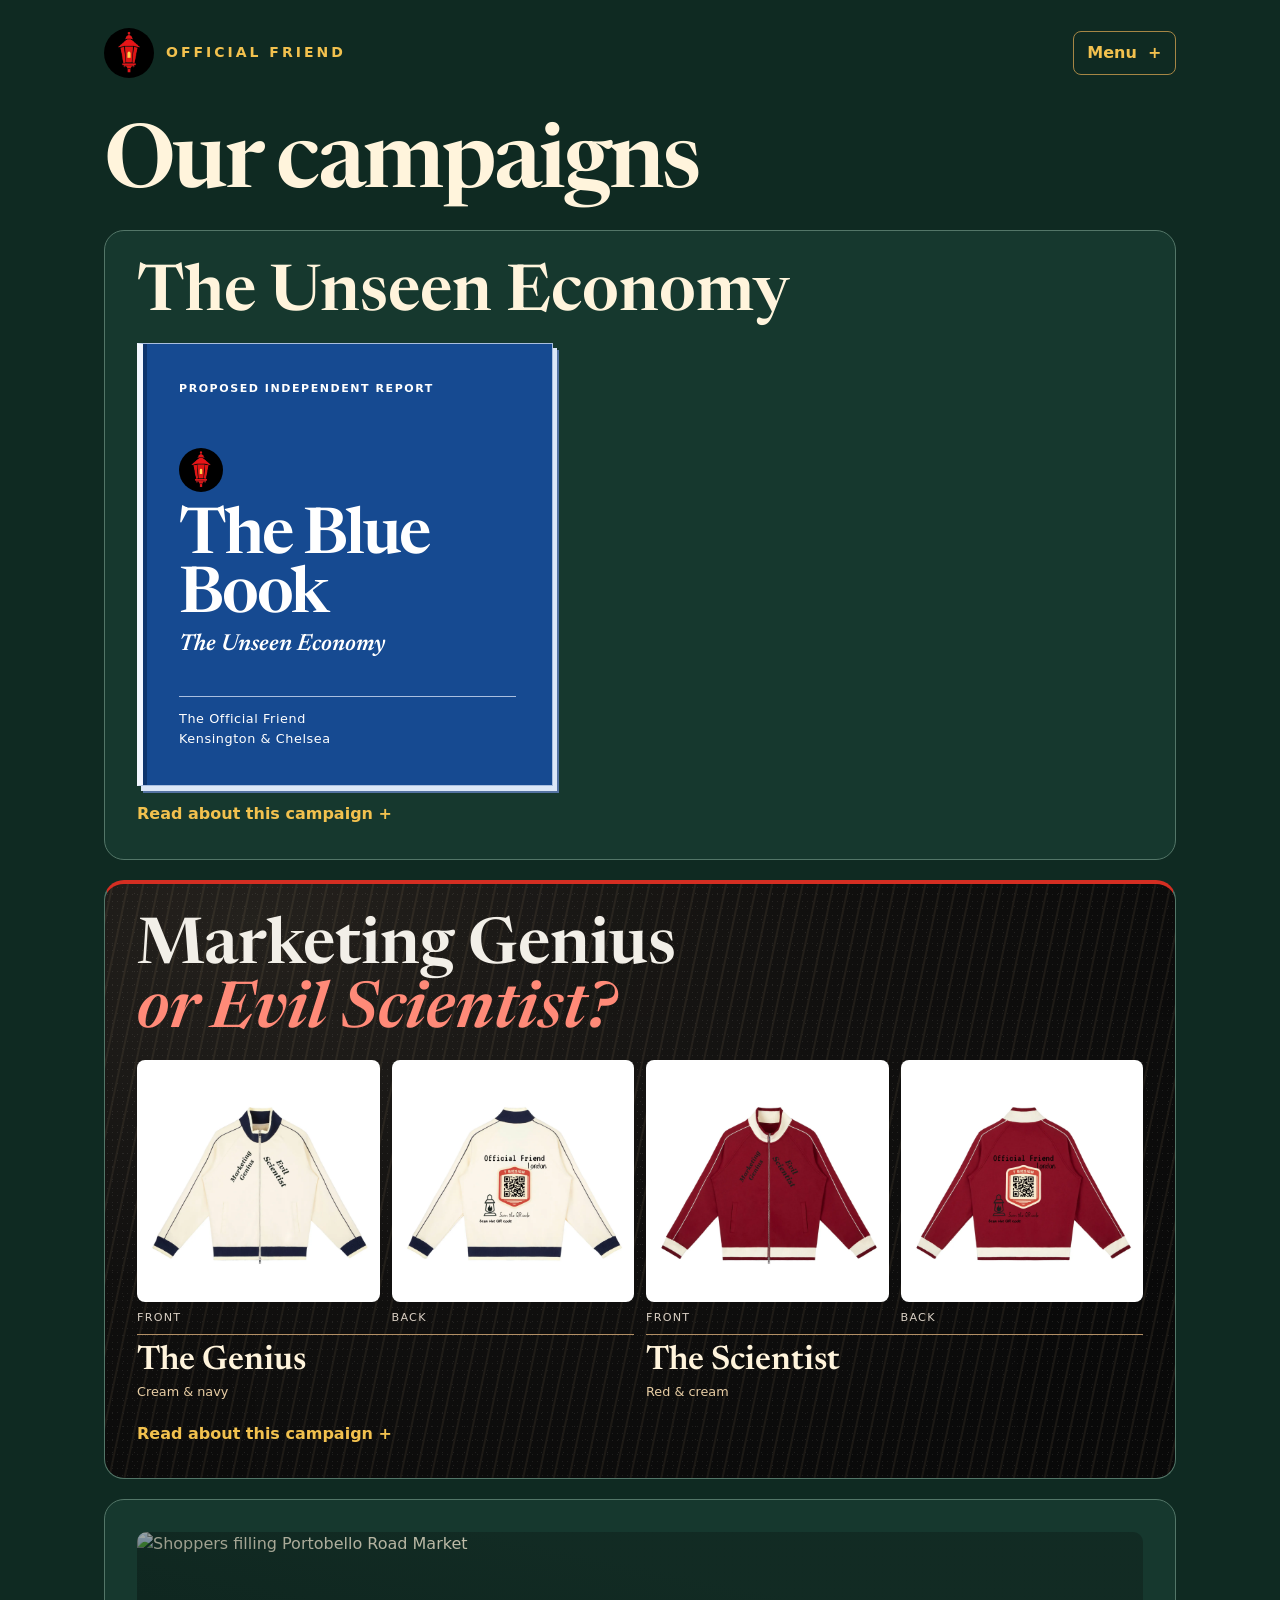
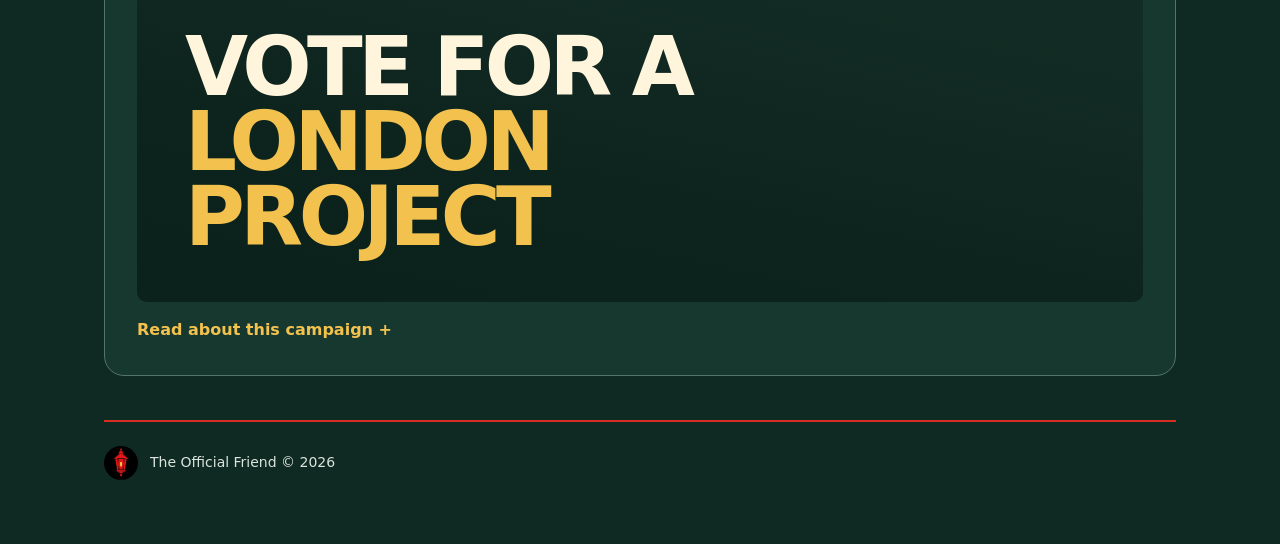
==== commit 39a808b8: "Frame the London project vote as a bold campaign poster" ====
--- a/campaigns.html
+++ b/campaigns.html
@@ -41,9 +41,25 @@
   details[open] .campaign-toggle::before { content:"Hide campaign details −"; }
   .campaign-description { padding:clamp(16px,4vw,32px); border-top:1px solid #537668; }
   .campaign-description > p:first-child { margin-top:0; }
-  .london-vote-art { display:block; width:min(100%,40rem); }
-  .london-vote-art img { display:block; width:100%; height:auto; aspect-ratio:16/9; object-fit:cover; border-radius:10px; }
-  .london-vote-art > span { display:block; margin-top:.45rem; font-size:.8rem; color:#d9e4dc; }
+  .london-vote-poster {
+    position:relative; isolation:isolate; display:grid; align-items:end;
+    min-height:clamp(210px,37vw,370px); overflow:hidden; border-radius:10px;
+    padding:clamp(18px,5vw,48px); background:#142e26;
+  }
+  .london-vote-poster img {
+    position:absolute; inset:0; z-index:-2; display:block; width:100%; height:100%;
+    object-fit:cover; object-position:center 56%;
+  }
+  .london-vote-poster::after {
+    content:""; position:absolute; inset:0; z-index:-1;
+    background:linear-gradient(12deg,#0b211b 4%,rgba(11,33,27,.9) 25%,rgba(11,33,27,.23) 76%);
+  }
+  .london-vote-poster strong {
+    max-width:12ch; color:#fff4dc; text-transform:uppercase;
+    font:850 clamp(2rem,7vw,5.1rem)/.92 system-ui,sans-serif;
+    letter-spacing:-.055em; text-wrap:balance;
+  }
+  .london-vote-poster strong em { display:block; color:#f2c14e; font-style:normal; }
   .london-vote .campaign-description a:not(.action) { color:#f2c14e; text-underline-offset:.2em; }
 </style>
 </head>
@@ -114,10 +130,9 @@
   </details>
   <details id="london-projects" class="campaign-disclosure london-vote">
     <summary>
-      <span class="campaign-card-title">What should London try next?</span>
-      <span class="london-vote-art">
+      <span class="london-vote-poster">
         <img src="https://images.unsplash.com/photo-1670543423116-9f827e86b14f?auto=format&amp;fit=crop&amp;w=1000&amp;q=82" width="1000" height="750" loading="lazy" decoding="async" alt="Shoppers filling Portobello Road Market">
-        <span>Portobello Road · Sebastian Mellen</span>
+        <strong>Vote for a <em>London project</em></strong>
       </span>
       <span class="campaign-toggle" aria-hidden="true"></span>
     </summary>
